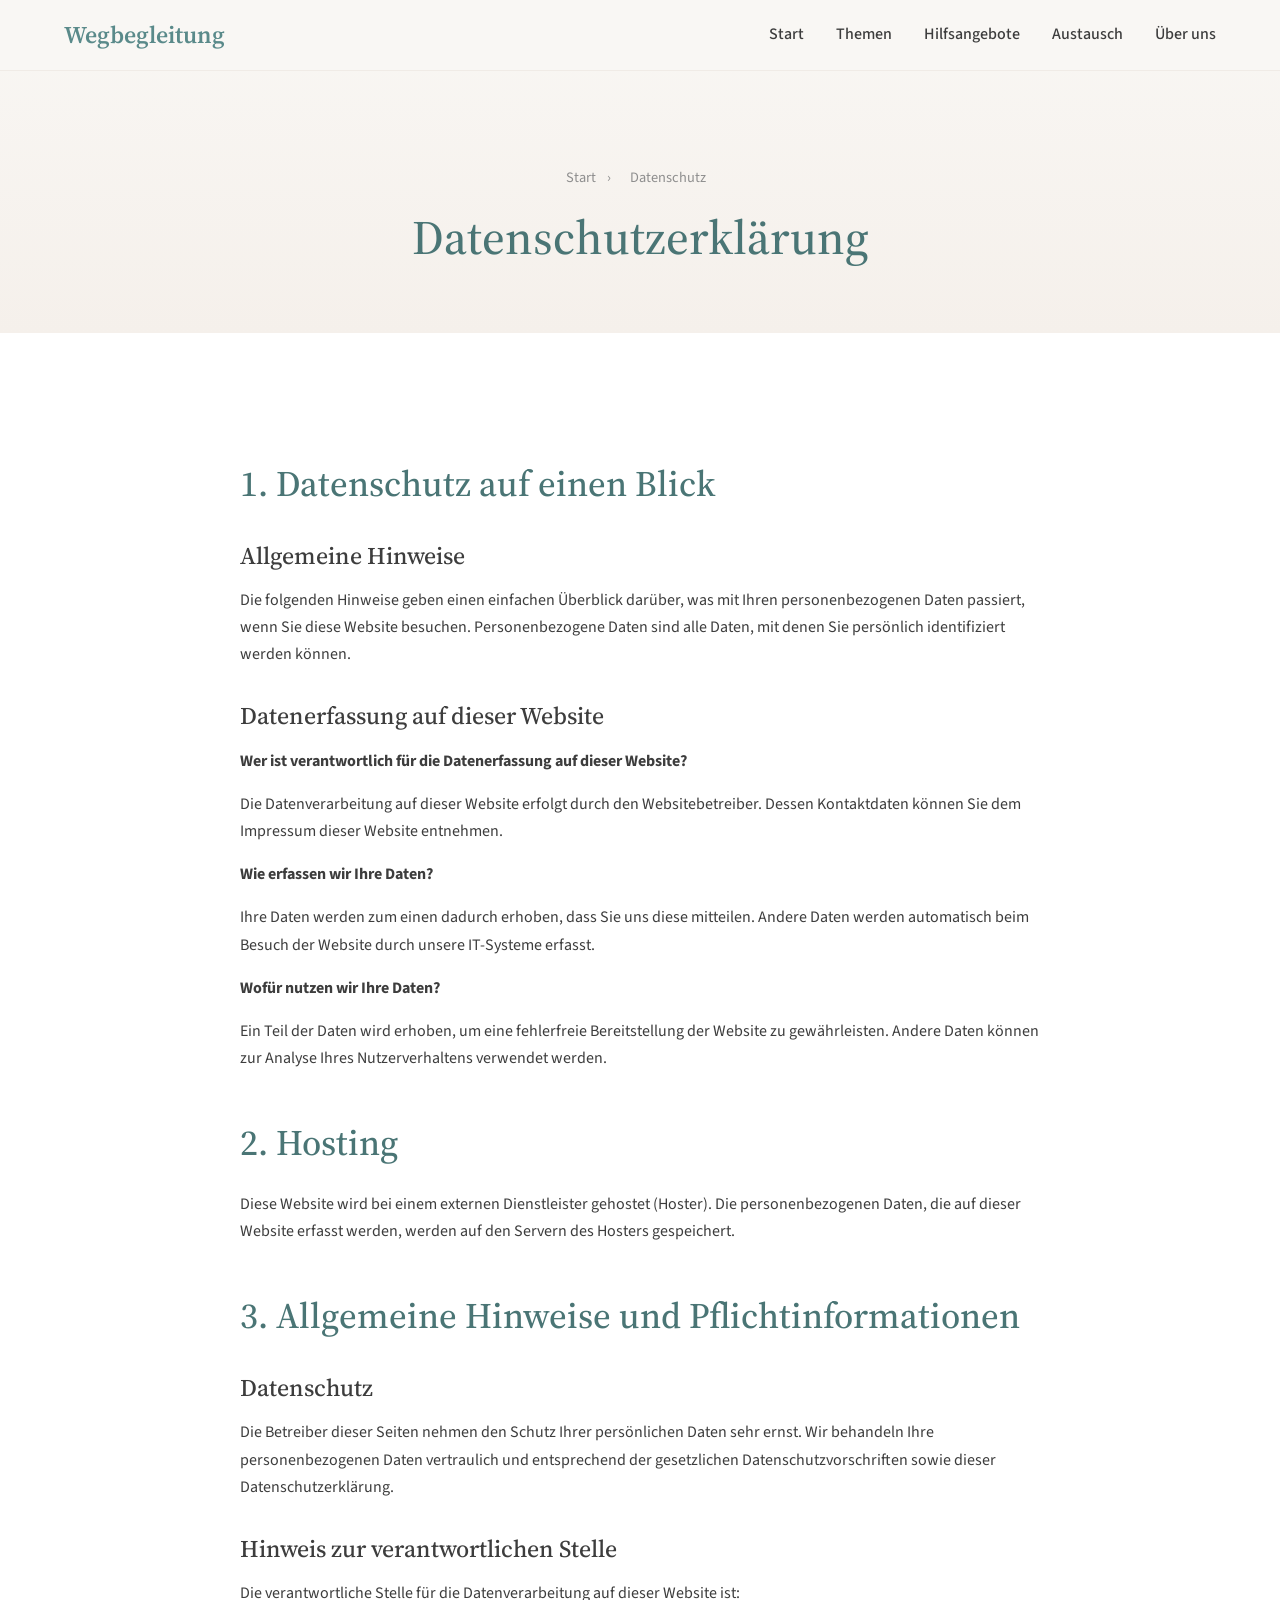
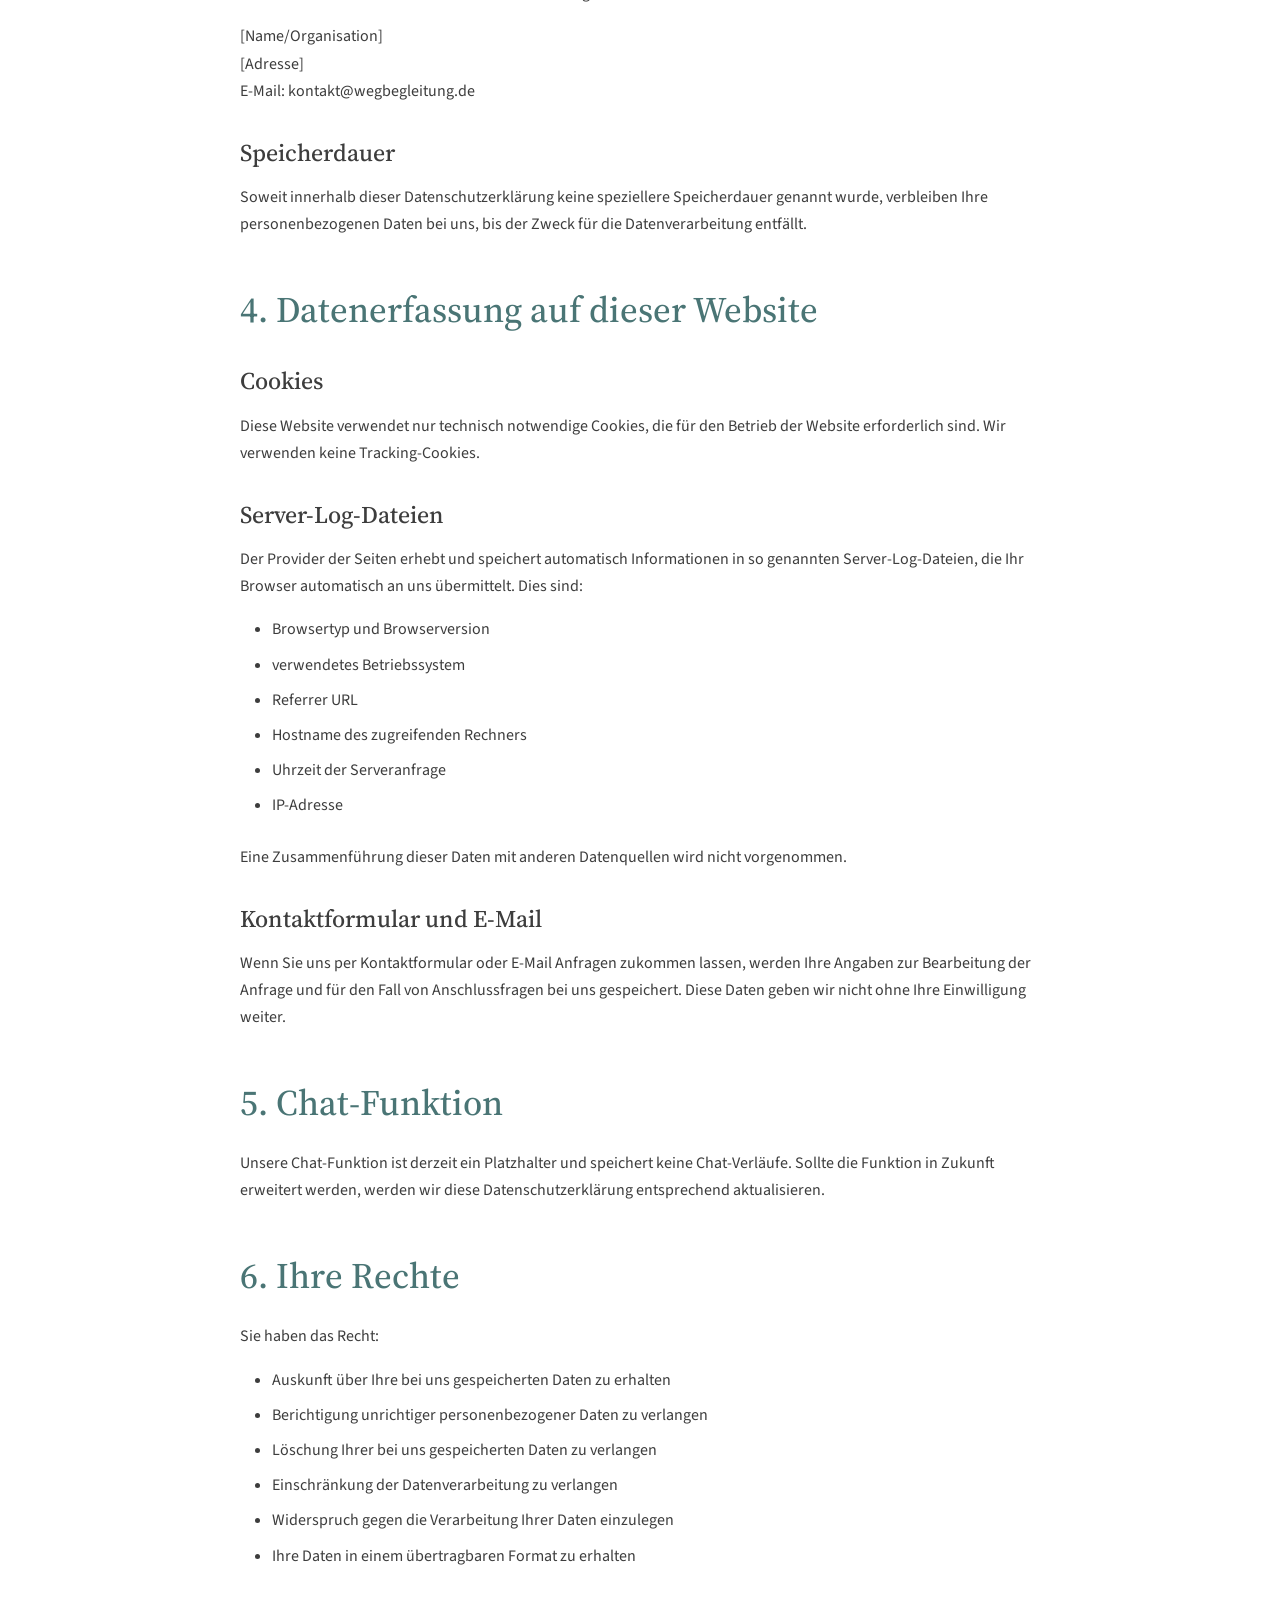
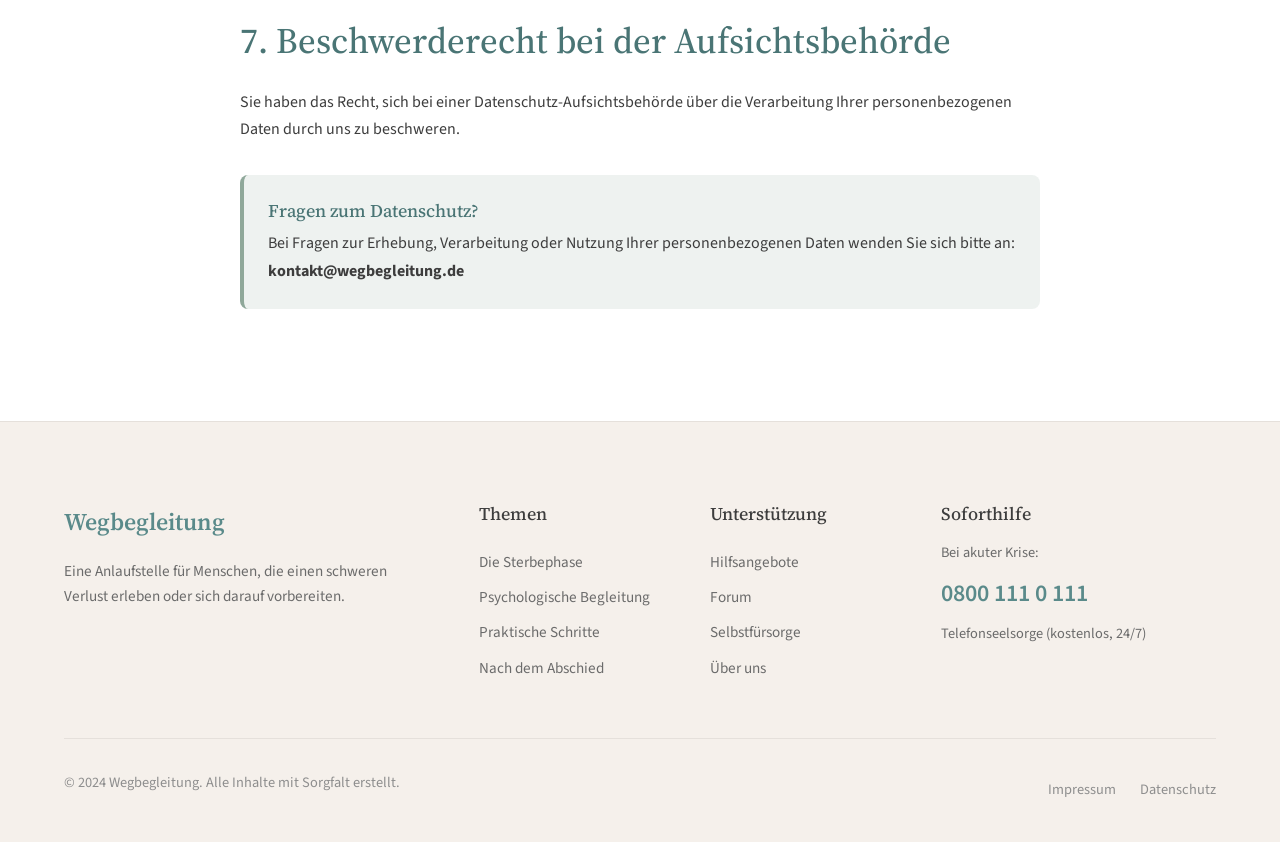
==== pages/datenschutz.html @ 27ac0bc0 "Implementiere Wegbegleitung - Informationsportal für Trauer und Sterbebegleitung Erstelle vollständi" ====
<!DOCTYPE html>
<html lang="de">
<head>
    <meta charset="UTF-8">
    <meta name="viewport" content="width=device-width, initial-scale=1.0">
    <title>Datenschutz - Wegbegleitung</title>
    <link rel="stylesheet" href="../css/style.css">
    <link rel="preconnect" href="https://fonts.googleapis.com">
    <link rel="preconnect" href="https://fonts.gstatic.com" crossorigin>
    <link href="https://fonts.googleapis.com/css2?family=Source+Sans+3:wght@300;400;500;600&family=Source+Serif+4:wght@400;500;600&display=swap" rel="stylesheet">
</head>
<body>
    <!-- Navigation -->
    <nav class="main-nav" id="mainNav">
        <div class="nav-container">
            <a href="../index.html" class="nav-logo">
                <span class="logo-text">Wegbegleitung</span>
            </a>
            <button class="nav-toggle" id="navToggle" aria-label="Menü öffnen">
                <span></span>
                <span></span>
                <span></span>
            </button>
            <ul class="nav-menu" id="navMenu">
                <li><a href="../index.html">Start</a></li>
                <li class="dropdown">
                    <a href="#" class="dropdown-toggle">Themen</a>
                    <ul class="dropdown-menu">
                        <li><a href="sterbephase.html">Die Sterbephase verstehen</a></li>
                        <li><a href="psychologie.html">Psychologische Begleitung</a></li>
                        <li><a href="praktisches.html">Praktische Schritte</a></li>
                        <li><a href="nach-dem-tod.html">Nach dem Abschied</a></li>
                        <li><a href="selbstfuersorge.html">Selbstfürsorge</a></li>
                    </ul>
                </li>
                <li><a href="ressourcen.html">Hilfsangebote</a></li>
                <li><a href="forum.html">Austausch</a></li>
                <li><a href="ueber-uns.html">Über uns</a></li>
            </ul>
        </div>
    </nav>

    <!-- Page Header -->
    <header class="page-header">
        <div class="container">
            <div class="breadcrumb">
                <a href="../index.html">Start</a>
                <span>›</span>
                <span>Datenschutz</span>
            </div>
            <h1>Datenschutzerklärung</h1>
        </div>
    </header>

    <!-- Page Content -->
    <main class="page-content">
        <div class="container">
            <div class="content-wrapper">
                <h2>1. Datenschutz auf einen Blick</h2>

                <h3>Allgemeine Hinweise</h3>
                <p>
                    Die folgenden Hinweise geben einen einfachen Überblick darüber, was mit
                    Ihren personenbezogenen Daten passiert, wenn Sie diese Website besuchen.
                    Personenbezogene Daten sind alle Daten, mit denen Sie persönlich identifiziert
                    werden können.
                </p>

                <h3>Datenerfassung auf dieser Website</h3>
                <p><strong>Wer ist verantwortlich für die Datenerfassung auf dieser Website?</strong></p>
                <p>
                    Die Datenverarbeitung auf dieser Website erfolgt durch den Websitebetreiber.
                    Dessen Kontaktdaten können Sie dem Impressum dieser Website entnehmen.
                </p>

                <p><strong>Wie erfassen wir Ihre Daten?</strong></p>
                <p>
                    Ihre Daten werden zum einen dadurch erhoben, dass Sie uns diese mitteilen.
                    Andere Daten werden automatisch beim Besuch der Website durch unsere IT-Systeme erfasst.
                </p>

                <p><strong>Wofür nutzen wir Ihre Daten?</strong></p>
                <p>
                    Ein Teil der Daten wird erhoben, um eine fehlerfreie Bereitstellung der
                    Website zu gewährleisten. Andere Daten können zur Analyse Ihres Nutzerverhaltens
                    verwendet werden.
                </p>

                <h2>2. Hosting</h2>
                <p>
                    Diese Website wird bei einem externen Dienstleister gehostet (Hoster).
                    Die personenbezogenen Daten, die auf dieser Website erfasst werden,
                    werden auf den Servern des Hosters gespeichert.
                </p>

                <h2>3. Allgemeine Hinweise und Pflichtinformationen</h2>

                <h3>Datenschutz</h3>
                <p>
                    Die Betreiber dieser Seiten nehmen den Schutz Ihrer persönlichen Daten
                    sehr ernst. Wir behandeln Ihre personenbezogenen Daten vertraulich und
                    entsprechend der gesetzlichen Datenschutzvorschriften sowie dieser
                    Datenschutzerklärung.
                </p>

                <h3>Hinweis zur verantwortlichen Stelle</h3>
                <p>
                    Die verantwortliche Stelle für die Datenverarbeitung auf dieser Website ist:
                </p>
                <p>
                    [Name/Organisation]<br>
                    [Adresse]<br>
                    E-Mail: kontakt@wegbegleitung.de
                </p>

                <h3>Speicherdauer</h3>
                <p>
                    Soweit innerhalb dieser Datenschutzerklärung keine speziellere Speicherdauer
                    genannt wurde, verbleiben Ihre personenbezogenen Daten bei uns, bis der
                    Zweck für die Datenverarbeitung entfällt.
                </p>

                <h2>4. Datenerfassung auf dieser Website</h2>

                <h3>Cookies</h3>
                <p>
                    Diese Website verwendet nur technisch notwendige Cookies, die für den
                    Betrieb der Website erforderlich sind. Wir verwenden keine Tracking-Cookies.
                </p>

                <h3>Server-Log-Dateien</h3>
                <p>
                    Der Provider der Seiten erhebt und speichert automatisch Informationen in
                    so genannten Server-Log-Dateien, die Ihr Browser automatisch an uns übermittelt.
                    Dies sind:
                </p>
                <ul>
                    <li>Browsertyp und Browserversion</li>
                    <li>verwendetes Betriebssystem</li>
                    <li>Referrer URL</li>
                    <li>Hostname des zugreifenden Rechners</li>
                    <li>Uhrzeit der Serveranfrage</li>
                    <li>IP-Adresse</li>
                </ul>
                <p>
                    Eine Zusammenführung dieser Daten mit anderen Datenquellen wird nicht vorgenommen.
                </p>

                <h3>Kontaktformular und E-Mail</h3>
                <p>
                    Wenn Sie uns per Kontaktformular oder E-Mail Anfragen zukommen lassen,
                    werden Ihre Angaben zur Bearbeitung der Anfrage und für den Fall von
                    Anschlussfragen bei uns gespeichert. Diese Daten geben wir nicht ohne
                    Ihre Einwilligung weiter.
                </p>

                <h2>5. Chat-Funktion</h2>
                <p>
                    Unsere Chat-Funktion ist derzeit ein Platzhalter und speichert keine
                    Chat-Verläufe. Sollte die Funktion in Zukunft erweitert werden, werden
                    wir diese Datenschutzerklärung entsprechend aktualisieren.
                </p>

                <h2>6. Ihre Rechte</h2>
                <p>Sie haben das Recht:</p>
                <ul>
                    <li>Auskunft über Ihre bei uns gespeicherten Daten zu erhalten</li>
                    <li>Berichtigung unrichtiger personenbezogener Daten zu verlangen</li>
                    <li>Löschung Ihrer bei uns gespeicherten Daten zu verlangen</li>
                    <li>Einschränkung der Datenverarbeitung zu verlangen</li>
                    <li>Widerspruch gegen die Verarbeitung Ihrer Daten einzulegen</li>
                    <li>Ihre Daten in einem übertragbaren Format zu erhalten</li>
                </ul>

                <h2>7. Beschwerderecht bei der Aufsichtsbehörde</h2>
                <p>
                    Sie haben das Recht, sich bei einer Datenschutz-Aufsichtsbehörde über
                    die Verarbeitung Ihrer personenbezogenen Daten durch uns zu beschweren.
                </p>

                <div class="info-box gentle mt-lg">
                    <h4>Fragen zum Datenschutz?</h4>
                    <p style="margin-bottom: 0;">
                        Bei Fragen zur Erhebung, Verarbeitung oder Nutzung Ihrer
                        personenbezogenen Daten wenden Sie sich bitte an:<br>
                        <strong>kontakt@wegbegleitung.de</strong>
                    </p>
                </div>
            </div>
        </div>
    </main>

    <!-- Footer -->
    <footer class="main-footer">
        <div class="container">
            <div class="footer-grid">
                <div class="footer-brand">
                    <span class="footer-logo">Wegbegleitung</span>
                    <p>Eine Anlaufstelle für Menschen, die einen schweren Verlust erleben oder sich darauf vorbereiten.</p>
                </div>
                <div class="footer-links">
                    <h4>Themen</h4>
                    <ul>
                        <li><a href="sterbephase.html">Die Sterbephase</a></li>
                        <li><a href="psychologie.html">Psychologische Begleitung</a></li>
                        <li><a href="praktisches.html">Praktische Schritte</a></li>
                        <li><a href="nach-dem-tod.html">Nach dem Abschied</a></li>
                    </ul>
                </div>
                <div class="footer-links">
                    <h4>Unterstützung</h4>
                    <ul>
                        <li><a href="ressourcen.html">Hilfsangebote</a></li>
                        <li><a href="forum.html">Forum</a></li>
                        <li><a href="selbstfuersorge.html">Selbstfürsorge</a></li>
                        <li><a href="ueber-uns.html">Über uns</a></li>
                    </ul>
                </div>
                <div class="footer-emergency">
                    <h4>Soforthilfe</h4>
                    <p>Bei akuter Krise:</p>
                    <a href="tel:08001110111" class="emergency-number">0800 111 0 111</a>
                    <p class="emergency-note">Telefonseelsorge (kostenlos, 24/7)</p>
                </div>
            </div>
            <div class="footer-bottom">
                <p>&copy; 2024 Wegbegleitung. Alle Inhalte mit Sorgfalt erstellt.</p>
                <div class="footer-legal">
                    <a href="impressum.html">Impressum</a>
                    <a href="datenschutz.html">Datenschutz</a>
                </div>
            </div>
        </div>
    </footer>

    <script src="../js/main.js"></script>
</body>
</html>
---- css/style.css ----
/* ==========================================
   Wegbegleitung - Stylesheet
   Eine beruhigende, klare Ästhetik
   ========================================== */

/* CSS Custom Properties */
:root {
    /* Colors - Warm, calming palette */
    --color-bg: #F9F7F4;
    --color-bg-warm: #F5F0EB;
    --color-bg-section: #FFFFFF;

    --color-primary: #5A8A8A;
    --color-primary-light: #7BA3A3;
    --color-primary-dark: #4A7575;

    --color-secondary: #E8E0D5;
    --color-secondary-dark: #D4C9BA;

    --color-accent: #8FA89A;
    --color-accent-light: #A8BDB0;

    --color-text: #3D3D3D;
    --color-text-light: #6B6B6B;
    --color-text-muted: #8E8E8E;

    --color-border: #E5E0DB;
    --color-border-light: #F0EBE6;

    /* Typography */
    --font-sans: 'Source Sans 3', -apple-system, BlinkMacSystemFont, sans-serif;
    --font-serif: 'Source Serif 4', Georgia, serif;

    /* Spacing */
    --spacing-xs: 0.5rem;
    --spacing-sm: 1rem;
    --spacing-md: 1.5rem;
    --spacing-lg: 2rem;
    --spacing-xl: 3rem;
    --spacing-2xl: 5rem;

    /* Border radius */
    --radius-sm: 4px;
    --radius-md: 8px;
    --radius-lg: 16px;
    --radius-xl: 24px;

    /* Shadows */
    --shadow-sm: 0 1px 3px rgba(0,0,0,0.08);
    --shadow-md: 0 4px 12px rgba(0,0,0,0.08);
    --shadow-lg: 0 8px 24px rgba(0,0,0,0.1);

    /* Transitions */
    --transition-fast: 150ms ease;
    --transition-base: 250ms ease;
    --transition-slow: 400ms ease;
}

/* Reset & Base */
*, *::before, *::after {
    box-sizing: border-box;
    margin: 0;
    padding: 0;
}

html {
    scroll-behavior: smooth;
    font-size: 16px;
}

body {
    font-family: var(--font-sans);
    font-weight: 400;
    line-height: 1.7;
    color: var(--color-text);
    background-color: var(--color-bg);
    -webkit-font-smoothing: antialiased;
    -moz-osx-font-smoothing: grayscale;
}

/* Typography */
h1, h2, h3, h4, h5, h6 {
    font-family: var(--font-serif);
    font-weight: 500;
    line-height: 1.3;
    color: var(--color-text);
}

h1 { font-size: clamp(2rem, 5vw, 3rem); }
h2 { font-size: clamp(1.5rem, 4vw, 2.25rem); }
h3 { font-size: clamp(1.25rem, 3vw, 1.5rem); }
h4 { font-size: 1.125rem; }

p {
    margin-bottom: 1em;
}

a {
    color: var(--color-primary);
    text-decoration: none;
    transition: color var(--transition-fast);
}

a:hover {
    color: var(--color-primary-dark);
}

/* Container */
.container {
    width: 100%;
    max-width: 1200px;
    margin: 0 auto;
    padding: 0 var(--spacing-md);
}

/* ==========================================
   Navigation
   ========================================== */
.main-nav {
    position: fixed;
    top: 0;
    left: 0;
    right: 0;
    z-index: 1000;
    background: rgba(249, 247, 244, 0.95);
    backdrop-filter: blur(10px);
    border-bottom: 1px solid var(--color-border-light);
    transition: box-shadow var(--transition-base);
}

.main-nav.scrolled {
    box-shadow: var(--shadow-sm);
}

.nav-container {
    max-width: 1200px;
    margin: 0 auto;
    padding: 0 var(--spacing-md);
    display: flex;
    align-items: center;
    justify-content: space-between;
    height: 70px;
}

.nav-logo {
    display: flex;
    align-items: center;
    gap: var(--spacing-xs);
}

.logo-text {
    font-family: var(--font-serif);
    font-size: 1.5rem;
    font-weight: 600;
    color: var(--color-primary);
}

.nav-menu {
    display: flex;
    align-items: center;
    gap: var(--spacing-lg);
    list-style: none;
}

.nav-menu a {
    color: var(--color-text);
    font-weight: 500;
    padding: var(--spacing-xs) 0;
    position: relative;
}

.nav-menu a::after {
    content: '';
    position: absolute;
    bottom: 0;
    left: 0;
    width: 0;
    height: 2px;
    background: var(--color-primary);
    transition: width var(--transition-base);
}

.nav-menu a:hover::after,
.nav-menu a.active::after {
    width: 100%;
}

/* Dropdown */
.dropdown {
    position: relative;
}

.dropdown-menu {
    position: absolute;
    top: 100%;
    left: 50%;
    transform: translateX(-50%) translateY(10px);
    background: white;
    border-radius: var(--radius-md);
    box-shadow: var(--shadow-lg);
    padding: var(--spacing-sm) 0;
    min-width: 220px;
    opacity: 0;
    visibility: hidden;
    transition: all var(--transition-base);
    list-style: none;
}

.dropdown:hover .dropdown-menu {
    opacity: 1;
    visibility: visible;
    transform: translateX(-50%) translateY(0);
}

.dropdown-menu li a {
    display: block;
    padding: var(--spacing-xs) var(--spacing-md);
    color: var(--color-text);
    font-size: 0.95rem;
}

.dropdown-menu li a:hover {
    background: var(--color-bg);
    color: var(--color-primary);
}

.dropdown-menu li a::after {
    display: none;
}

/* Mobile Navigation */
.nav-toggle {
    display: none;
    flex-direction: column;
    gap: 5px;
    background: none;
    border: none;
    cursor: pointer;
    padding: var(--spacing-xs);
}

.nav-toggle span {
    display: block;
    width: 24px;
    height: 2px;
    background: var(--color-text);
    transition: all var(--transition-fast);
}

@media (max-width: 768px) {
    .nav-toggle {
        display: flex;
    }

    .nav-menu {
        position: fixed;
        top: 70px;
        left: 0;
        right: 0;
        bottom: 0;
        background: var(--color-bg);
        flex-direction: column;
        padding: var(--spacing-lg);
        gap: var(--spacing-sm);
        transform: translateX(100%);
        transition: transform var(--transition-base);
    }

    .nav-menu.open {
        transform: translateX(0);
    }

    .dropdown-menu {
        position: static;
        transform: none;
        box-shadow: none;
        opacity: 1;
        visibility: visible;
        padding-left: var(--spacing-md);
        background: transparent;
    }
}

/* ==========================================
   Hero Section
   ========================================== */
.hero {
    min-height: 85vh;
    display: flex;
    flex-direction: column;
    justify-content: center;
    align-items: center;
    text-align: center;
    padding: calc(70px + var(--spacing-2xl)) var(--spacing-md) var(--spacing-2xl);
    position: relative;
    overflow: hidden;
    background: linear-gradient(180deg, var(--color-bg) 0%, var(--color-bg-warm) 100%);
}

.hero-content {
    position: relative;
    z-index: 1;
    max-width: 700px;
}

.hero h1 {
    margin-bottom: var(--spacing-md);
    color: var(--color-primary-dark);
}

.hero-subtitle {
    font-size: clamp(1.125rem, 2.5vw, 1.375rem);
    color: var(--color-text-light);
    margin-bottom: var(--spacing-xl);
    line-height: 1.6;
}

.cta-button {
    display: inline-block;
    background: var(--color-primary);
    color: white;
    padding: var(--spacing-sm) var(--spacing-lg);
    border-radius: var(--radius-xl);
    font-weight: 500;
    font-size: 1.1rem;
    transition: all var(--transition-base);
    box-shadow: var(--shadow-md);
}

.cta-button:hover {
    background: var(--color-primary-dark);
    color: white;
    transform: translateY(-2px);
    box-shadow: var(--shadow-lg);
}

/* Hero Visual Element */
.hero-visual {
    position: absolute;
    bottom: 0;
    left: 0;
    right: 0;
    height: 150px;
    overflow: hidden;
}

.gentle-wave {
    position: absolute;
    bottom: -10px;
    left: -5%;
    right: -5%;
    height: 200px;
    background: var(--color-bg-section);
    border-radius: 50% 50% 0 0;
}

/* ==========================================
   Introduction Section
   ========================================== */
.intro-section {
    padding: var(--spacing-2xl) 0;
    background: var(--color-bg-section);
}

.intro-content {
    max-width: 800px;
    margin: 0 auto;
    text-align: center;
}

.intro-content h2 {
    margin-bottom: var(--spacing-lg);
    color: var(--color-primary-dark);
}

.intro-content p {
    font-size: 1.125rem;
    color: var(--color-text-light);
}

/* ==========================================
   Questionnaire Section
   ========================================== */
.questionnaire-section {
    padding: var(--spacing-2xl) 0;
    background: var(--color-bg-warm);
}

.questionnaire-intro {
    text-align: center;
    margin-bottom: var(--spacing-xl);
}

.questionnaire-intro h2 {
    margin-bottom: var(--spacing-sm);
    color: var(--color-primary-dark);
}

.questionnaire-intro p {
    color: var(--color-text-light);
    font-size: 1.1rem;
}

.questionnaire-container {
    max-width: 700px;
    margin: 0 auto;
}

.questionnaire {
    background: white;
    border-radius: var(--radius-lg);
    padding: var(--spacing-xl);
    box-shadow: var(--shadow-md);
}

.question-step {
    display: none;
}

.question-step.active {
    display: block;
    animation: fadeIn var(--transition-slow);
}

@keyframes fadeIn {
    from { opacity: 0; transform: translateY(10px); }
    to { opacity: 1; transform: translateY(0); }
}

.step-indicator {
    text-align: center;
    color: var(--color-text-muted);
    font-size: 0.9rem;
    margin-bottom: var(--spacing-md);
}

.step-indicator .current {
    color: var(--color-primary);
    font-weight: 600;
}

.question-step h3 {
    text-align: center;
    margin-bottom: var(--spacing-lg);
    font-size: 1.35rem;
}

.question-hint {
    text-align: center;
    color: var(--color-text-muted);
    font-size: 0.9rem;
    margin-top: calc(-1 * var(--spacing-sm));
    margin-bottom: var(--spacing-md);
}

/* Option Cards (for Step 1) */
.options-grid {
    display: grid;
    grid-template-columns: repeat(2, 1fr);
    gap: var(--spacing-md);
}

@media (max-width: 600px) {
    .options-grid {
        grid-template-columns: 1fr;
    }
}

.option-card {
    cursor: pointer;
}

.option-card input {
    position: absolute;
    opacity: 0;
    pointer-events: none;
}

.option-content {
    display: flex;
    flex-direction: column;
    align-items: center;
    text-align: center;
    padding: var(--spacing-lg);
    border: 2px solid var(--color-border);
    border-radius: var(--radius-lg);
    transition: all var(--transition-base);
}

.option-card:hover .option-content {
    border-color: var(--color-primary-light);
    background: var(--color-bg);
}

.option-card input:checked + .option-content {
    border-color: var(--color-primary);
    background: rgba(90, 138, 138, 0.08);
}

.option-icon {
    width: 48px;
    height: 48px;
    margin-bottom: var(--spacing-sm);
    color: var(--color-primary);
}

.option-icon svg {
    width: 100%;
    height: 100%;
}

.option-title {
    font-weight: 600;
    margin-bottom: var(--spacing-xs);
    color: var(--color-text);
}

.option-desc {
    font-size: 0.9rem;
    color: var(--color-text-muted);
    line-height: 1.4;
}

/* Option List (for other steps) */
.options-list {
    display: flex;
    flex-direction: column;
    gap: var(--spacing-sm);
}

.option-item {
    display: flex;
    align-items: center;
    gap: var(--spacing-sm);
    padding: var(--spacing-sm) var(--spacing-md);
    border: 2px solid var(--color-border);
    border-radius: var(--radius-md);
    cursor: pointer;
    transition: all var(--transition-base);
}

.option-item:hover {
    border-color: var(--color-primary-light);
    background: var(--color-bg);
}

.option-item input {
    width: 20px;
    height: 20px;
    accent-color: var(--color-primary);
}

.option-item input:checked ~ span {
    color: var(--color-primary-dark);
    font-weight: 500;
}

.option-item span {
    flex: 1;
    color: var(--color-text);
}

/* Questionnaire Navigation */
.questionnaire-nav {
    display: flex;
    justify-content: space-between;
    margin-top: var(--spacing-xl);
    padding-top: var(--spacing-lg);
    border-top: 1px solid var(--color-border-light);
}

.btn-prev, .btn-next, .btn-submit {
    padding: var(--spacing-sm) var(--spacing-lg);
    border-radius: var(--radius-md);
    font-weight: 500;
    font-size: 1rem;
    cursor: pointer;
    transition: all var(--transition-base);
    border: none;
}

.btn-prev {
    background: transparent;
    color: var(--color-text-light);
    border: 1px solid var(--color-border);
}

.btn-prev:hover:not(:disabled) {
    background: var(--color-bg);
    color: var(--color-text);
}

.btn-prev:disabled {
    opacity: 0.5;
    cursor: not-allowed;
}

.btn-next, .btn-submit {
    background: var(--color-primary);
    color: white;
}

.btn-next:hover, .btn-submit:hover {
    background: var(--color-primary-dark);
}

/* Questionnaire Results */
.questionnaire-results {
    background: white;
    border-radius: var(--radius-lg);
    padding: var(--spacing-xl);
    box-shadow: var(--shadow-md);
}

.questionnaire-results h3 {
    text-align: center;
    margin-bottom: var(--spacing-lg);
    color: var(--color-primary-dark);
}

.results-content {
    display: flex;
    flex-direction: column;
    gap: var(--spacing-md);
}

.result-card {
    display: flex;
    gap: var(--spacing-md);
    padding: var(--spacing-md);
    background: var(--color-bg);
    border-radius: var(--radius-md);
    border-left: 4px solid var(--color-primary);
    transition: all var(--transition-base);
}

.result-card:hover {
    background: var(--color-bg-warm);
    transform: translateX(4px);
}

.result-card .result-icon {
    width: 40px;
    height: 40px;
    color: var(--color-primary);
    flex-shrink: 0;
}

.result-card .result-text h4 {
    margin-bottom: var(--spacing-xs);
}

.result-card .result-text p {
    font-size: 0.95rem;
    color: var(--color-text-light);
    margin: 0;
}

.result-card .result-text a {
    display: inline-block;
    margin-top: var(--spacing-xs);
    font-weight: 500;
}

.btn-restart {
    display: block;
    margin: var(--spacing-lg) auto 0;
    padding: var(--spacing-sm) var(--spacing-lg);
    background: transparent;
    color: var(--color-text-light);
    border: 1px solid var(--color-border);
    border-radius: var(--radius-md);
    cursor: pointer;
    transition: all var(--transition-base);
}

.btn-restart:hover {
    background: var(--color-bg);
    color: var(--color-text);
}

/* ==========================================
   Topics Section
   ========================================== */
.topics-section {
    padding: var(--spacing-2xl) 0;
    background: var(--color-bg-section);
}

.topics-section h2 {
    text-align: center;
    margin-bottom: var(--spacing-sm);
    color: var(--color-primary-dark);
}

.section-intro {
    text-align: center;
    color: var(--color-text-muted);
    margin-bottom: var(--spacing-xl);
}

.topics-grid {
    display: grid;
    grid-template-columns: repeat(3, 1fr);
    gap: var(--spacing-lg);
}

@media (max-width: 900px) {
    .topics-grid {
        grid-template-columns: repeat(2, 1fr);
    }
}

@media (max-width: 600px) {
    .topics-grid {
        grid-template-columns: 1fr;
    }
}

.topic-card {
    display: block;
    padding: var(--spacing-lg);
    background: white;
    border-radius: var(--radius-lg);
    border: 1px solid var(--color-border-light);
    transition: all var(--transition-base);
}

.topic-card:hover {
    transform: translateY(-4px);
    box-shadow: var(--shadow-lg);
    border-color: var(--color-primary-light);
}

.topic-icon {
    width: 48px;
    height: 48px;
    margin-bottom: var(--spacing-md);
    color: var(--color-primary);
}

.topic-icon svg {
    width: 100%;
    height: 100%;
}

.topic-card h3 {
    margin-bottom: var(--spacing-sm);
    font-size: 1.2rem;
    color: var(--color-text);
    transition: color var(--transition-fast);
}

.topic-card:hover h3 {
    color: var(--color-primary);
}

.topic-card p {
    font-size: 0.95rem;
    color: var(--color-text-light);
    margin: 0;
    line-height: 1.5;
}

/* ==========================================
   Support Banner
   ========================================== */
.support-banner {
    padding: var(--spacing-xl) 0;
    background: linear-gradient(135deg, var(--color-primary) 0%, var(--color-primary-dark) 100%);
}

.banner-content {
    display: flex;
    align-items: center;
    justify-content: space-between;
    gap: var(--spacing-lg);
}

@media (max-width: 768px) {
    .banner-content {
        flex-direction: column;
        text-align: center;
    }
}

.banner-text h2 {
    color: white;
    margin-bottom: var(--spacing-xs);
}

.banner-text p {
    color: rgba(255, 255, 255, 0.9);
    margin: 0;
}

.chat-trigger {
    display: flex;
    align-items: center;
    gap: var(--spacing-sm);
    padding: var(--spacing-sm) var(--spacing-lg);
    background: white;
    color: var(--color-primary);
    border: none;
    border-radius: var(--radius-xl);
    font-weight: 600;
    font-size: 1rem;
    cursor: pointer;
    transition: all var(--transition-base);
    white-space: nowrap;
}

.chat-trigger svg {
    width: 24px;
    height: 24px;
}

.chat-trigger:hover {
    transform: scale(1.05);
    box-shadow: var(--shadow-lg);
}

/* ==========================================
   Community Section
   ========================================== */
.community-section {
    padding: var(--spacing-2xl) 0;
    background: var(--color-bg);
}

.community-content {
    display: grid;
    grid-template-columns: 1fr 1fr;
    gap: var(--spacing-2xl);
    align-items: center;
}

@media (max-width: 768px) {
    .community-content {
        grid-template-columns: 1fr;
        text-align: center;
    }
}

.community-text h2 {
    margin-bottom: var(--spacing-md);
    color: var(--color-primary-dark);
}

.community-text p {
    color: var(--color-text-light);
    margin-bottom: var(--spacing-lg);
}

.btn-secondary {
    display: inline-block;
    padding: var(--spacing-sm) var(--spacing-lg);
    background: transparent;
    color: var(--color-primary);
    border: 2px solid var(--color-primary);
    border-radius: var(--radius-xl);
    font-weight: 500;
    transition: all var(--transition-base);
}

.btn-secondary:hover {
    background: var(--color-primary);
    color: white;
}

/* Visual Circles */
.community-visual {
    display: flex;
    justify-content: center;
    align-items: center;
}

.visual-circles {
    position: relative;
    width: 200px;
    height: 200px;
}

.circle {
    position: absolute;
    border-radius: 50%;
    opacity: 0.6;
}

.c1 {
    width: 120px;
    height: 120px;
    background: var(--color-primary-light);
    top: 0;
    left: 20%;
}

.c2 {
    width: 100px;
    height: 100px;
    background: var(--color-accent);
    bottom: 10%;
    left: 0;
}

.c3 {
    width: 80px;
    height: 80px;
    background: var(--color-secondary-dark);
    bottom: 20%;
    right: 10%;
}

/* ==========================================
   Footer
   ========================================== */
.main-footer {
    background: var(--color-bg-warm);
    padding: var(--spacing-2xl) 0 var(--spacing-lg);
    border-top: 1px solid var(--color-border);
}

.footer-grid {
    display: grid;
    grid-template-columns: 2fr 1fr 1fr 1.5fr;
    gap: var(--spacing-xl);
    margin-bottom: var(--spacing-xl);
}

@media (max-width: 900px) {
    .footer-grid {
        grid-template-columns: 1fr 1fr;
    }
}

@media (max-width: 600px) {
    .footer-grid {
        grid-template-columns: 1fr;
    }
}

.footer-logo {
    font-family: var(--font-serif);
    font-size: 1.5rem;
    font-weight: 600;
    color: var(--color-primary);
    display: block;
    margin-bottom: var(--spacing-sm);
}

.footer-brand p {
    color: var(--color-text-light);
    font-size: 0.95rem;
}

.footer-links h4 {
    margin-bottom: var(--spacing-md);
    color: var(--color-text);
}

.footer-links ul {
    list-style: none;
}

.footer-links li {
    margin-bottom: var(--spacing-xs);
}

.footer-links a {
    color: var(--color-text-light);
    font-size: 0.95rem;
}

.footer-links a:hover {
    color: var(--color-primary);
}

.footer-emergency h4 {
    margin-bottom: var(--spacing-sm);
    color: var(--color-text);
}

.footer-emergency p {
    color: var(--color-text-light);
    font-size: 0.9rem;
    margin-bottom: var(--spacing-xs);
}

.emergency-number {
    display: inline-block;
    font-size: 1.5rem;
    font-weight: 600;
    color: var(--color-primary);
    margin-bottom: var(--spacing-xs);
}

.emergency-note {
    font-size: 0.85rem;
    color: var(--color-text-muted);
}

.footer-bottom {
    display: flex;
    justify-content: space-between;
    align-items: center;
    padding-top: var(--spacing-lg);
    border-top: 1px solid var(--color-border);
    font-size: 0.9rem;
    color: var(--color-text-muted);
}

@media (max-width: 600px) {
    .footer-bottom {
        flex-direction: column;
        gap: var(--spacing-sm);
        text-align: center;
    }
}

.footer-legal {
    display: flex;
    gap: var(--spacing-md);
}

.footer-legal a {
    color: var(--color-text-muted);
}

.footer-legal a:hover {
    color: var(--color-primary);
}

/* ==========================================
   Chat Widget
   ========================================== */
.chat-widget {
    position: fixed;
    bottom: var(--spacing-lg);
    right: var(--spacing-lg);
    width: 380px;
    max-width: calc(100vw - 2rem);
    background: white;
    border-radius: var(--radius-lg);
    box-shadow: var(--shadow-lg);
    display: flex;
    flex-direction: column;
    max-height: 500px;
    transform: translateY(120%);
    opacity: 0;
    visibility: hidden;
    transition: all var(--transition-base);
    z-index: 1001;
}

.chat-widget.open {
    transform: translateY(0);
    opacity: 1;
    visibility: visible;
}

.chat-header {
    display: flex;
    justify-content: space-between;
    align-items: center;
    padding: var(--spacing-md);
    background: var(--color-primary);
    color: white;
    border-radius: var(--radius-lg) var(--radius-lg) 0 0;
    font-weight: 500;
}

.chat-close {
    background: none;
    border: none;
    color: white;
    font-size: 1.5rem;
    cursor: pointer;
    padding: 0;
    line-height: 1;
    opacity: 0.8;
    transition: opacity var(--transition-fast);
}

.chat-close:hover {
    opacity: 1;
}

.chat-messages {
    flex: 1;
    overflow-y: auto;
    padding: var(--spacing-md);
    display: flex;
    flex-direction: column;
    gap: var(--spacing-sm);
    min-height: 300px;
}

.chat-message {
    max-width: 85%;
    padding: var(--spacing-sm) var(--spacing-md);
    border-radius: var(--radius-md);
    line-height: 1.5;
}

.chat-message.bot {
    background: var(--color-bg);
    color: var(--color-text);
    align-self: flex-start;
    border-bottom-left-radius: var(--radius-sm);
}

.chat-message.user {
    background: var(--color-primary);
    color: white;
    align-self: flex-end;
    border-bottom-right-radius: var(--radius-sm);
}

.chat-message p {
    margin: 0;
    font-size: 0.95rem;
}

.chat-input-area {
    display: flex;
    gap: var(--spacing-sm);
    padding: var(--spacing-md);
    border-top: 1px solid var(--color-border-light);
}

#chatInput {
    flex: 1;
    padding: var(--spacing-sm) var(--spacing-md);
    border: 1px solid var(--color-border);
    border-radius: var(--radius-md);
    font-size: 0.95rem;
    outline: none;
    transition: border-color var(--transition-fast);
}

#chatInput:focus {
    border-color: var(--color-primary);
}

#sendMessage {
    width: 44px;
    height: 44px;
    background: var(--color-primary);
    color: white;
    border: none;
    border-radius: var(--radius-md);
    cursor: pointer;
    display: flex;
    align-items: center;
    justify-content: center;
    transition: background var(--transition-fast);
}

#sendMessage:hover {
    background: var(--color-primary-dark);
}

#sendMessage svg {
    width: 20px;
    height: 20px;
}

/* ==========================================
   Page Templates
   ========================================== */
.page-header {
    padding: calc(70px + var(--spacing-2xl)) var(--spacing-md) var(--spacing-xl);
    background: linear-gradient(180deg, var(--color-bg) 0%, var(--color-bg-warm) 100%);
    text-align: center;
}

.page-header h1 {
    color: var(--color-primary-dark);
    margin-bottom: var(--spacing-sm);
}

.page-header .lead {
    font-size: 1.2rem;
    color: var(--color-text-light);
    max-width: 700px;
    margin: 0 auto;
}

.page-content {
    padding: var(--spacing-2xl) 0;
    background: var(--color-bg-section);
}

.content-wrapper {
    max-width: 800px;
    margin: 0 auto;
}

.content-wrapper h2 {
    margin-top: var(--spacing-xl);
    margin-bottom: var(--spacing-md);
    color: var(--color-primary-dark);
}

.content-wrapper h3 {
    margin-top: var(--spacing-lg);
    margin-bottom: var(--spacing-sm);
}

.content-wrapper p {
    color: var(--color-text);
}

.content-wrapper ul, .content-wrapper ol {
    margin-left: var(--spacing-lg);
    margin-bottom: var(--spacing-md);
    color: var(--color-text);
}

.content-wrapper li {
    margin-bottom: var(--spacing-xs);
}

/* Info Boxes */
.info-box {
    padding: var(--spacing-md);
    border-radius: var(--radius-md);
    margin: var(--spacing-lg) 0;
}

.info-box.gentle {
    background: rgba(143, 168, 154, 0.15);
    border-left: 4px solid var(--color-accent);
}

.info-box.important {
    background: rgba(90, 138, 138, 0.1);
    border-left: 4px solid var(--color-primary);
}

.info-box h4 {
    margin-bottom: var(--spacing-xs);
    color: var(--color-primary-dark);
}

.info-box p:last-child {
    margin-bottom: 0;
}

/* Cards for resources */
.resource-card {
    background: white;
    border: 1px solid var(--color-border);
    border-radius: var(--radius-md);
    padding: var(--spacing-md);
    margin-bottom: var(--spacing-md);
    transition: all var(--transition-base);
}

.resource-card:hover {
    border-color: var(--color-primary-light);
    box-shadow: var(--shadow-md);
}

.resource-card h4 {
    margin-bottom: var(--spacing-xs);
    color: var(--color-text);
}

.resource-card p {
    color: var(--color-text-light);
    font-size: 0.95rem;
    margin-bottom: var(--spacing-sm);
}

.resource-card a {
    font-weight: 500;
}

/* Breadcrumb */
.breadcrumb {
    padding: var(--spacing-sm) 0;
    font-size: 0.9rem;
    color: var(--color-text-muted);
}

.breadcrumb a {
    color: var(--color-text-muted);
}

.breadcrumb a:hover {
    color: var(--color-primary);
}

.breadcrumb span {
    margin: 0 var(--spacing-xs);
}

/* ==========================================
   Forum Styles
   ========================================== */
.forum-intro {
    text-align: center;
    padding: var(--spacing-lg);
    background: var(--color-bg);
    border-radius: var(--radius-lg);
    margin-bottom: var(--spacing-xl);
}

.forum-categories {
    display: grid;
    gap: var(--spacing-md);
}

.category-card {
    display: flex;
    gap: var(--spacing-md);
    padding: var(--spacing-lg);
    background: white;
    border: 1px solid var(--color-border);
    border-radius: var(--radius-md);
    transition: all var(--transition-base);
}

.category-card:hover {
    border-color: var(--color-primary-light);
    box-shadow: var(--shadow-md);
}

.category-icon {
    width: 48px;
    height: 48px;
    color: var(--color-primary);
    flex-shrink: 0;
}

.category-content h3 {
    margin-bottom: var(--spacing-xs);
    color: var(--color-text);
}

.category-content p {
    color: var(--color-text-light);
    font-size: 0.95rem;
    margin: 0;
}

.category-meta {
    font-size: 0.85rem;
    color: var(--color-text-muted);
    margin-top: var(--spacing-xs);
}

/* ==========================================
   Utility Classes
   ========================================== */
.text-center { text-align: center; }
.text-muted { color: var(--color-text-muted); }
.mt-lg { margin-top: var(--spacing-lg); }
.mb-lg { margin-bottom: var(--spacing-lg); }

/* Screen reader only */
.sr-only {
    position: absolute;
    width: 1px;
    height: 1px;
    padding: 0;
    margin: -1px;
    overflow: hidden;
    clip: rect(0, 0, 0, 0);
    white-space: nowrap;
    border: 0;
}
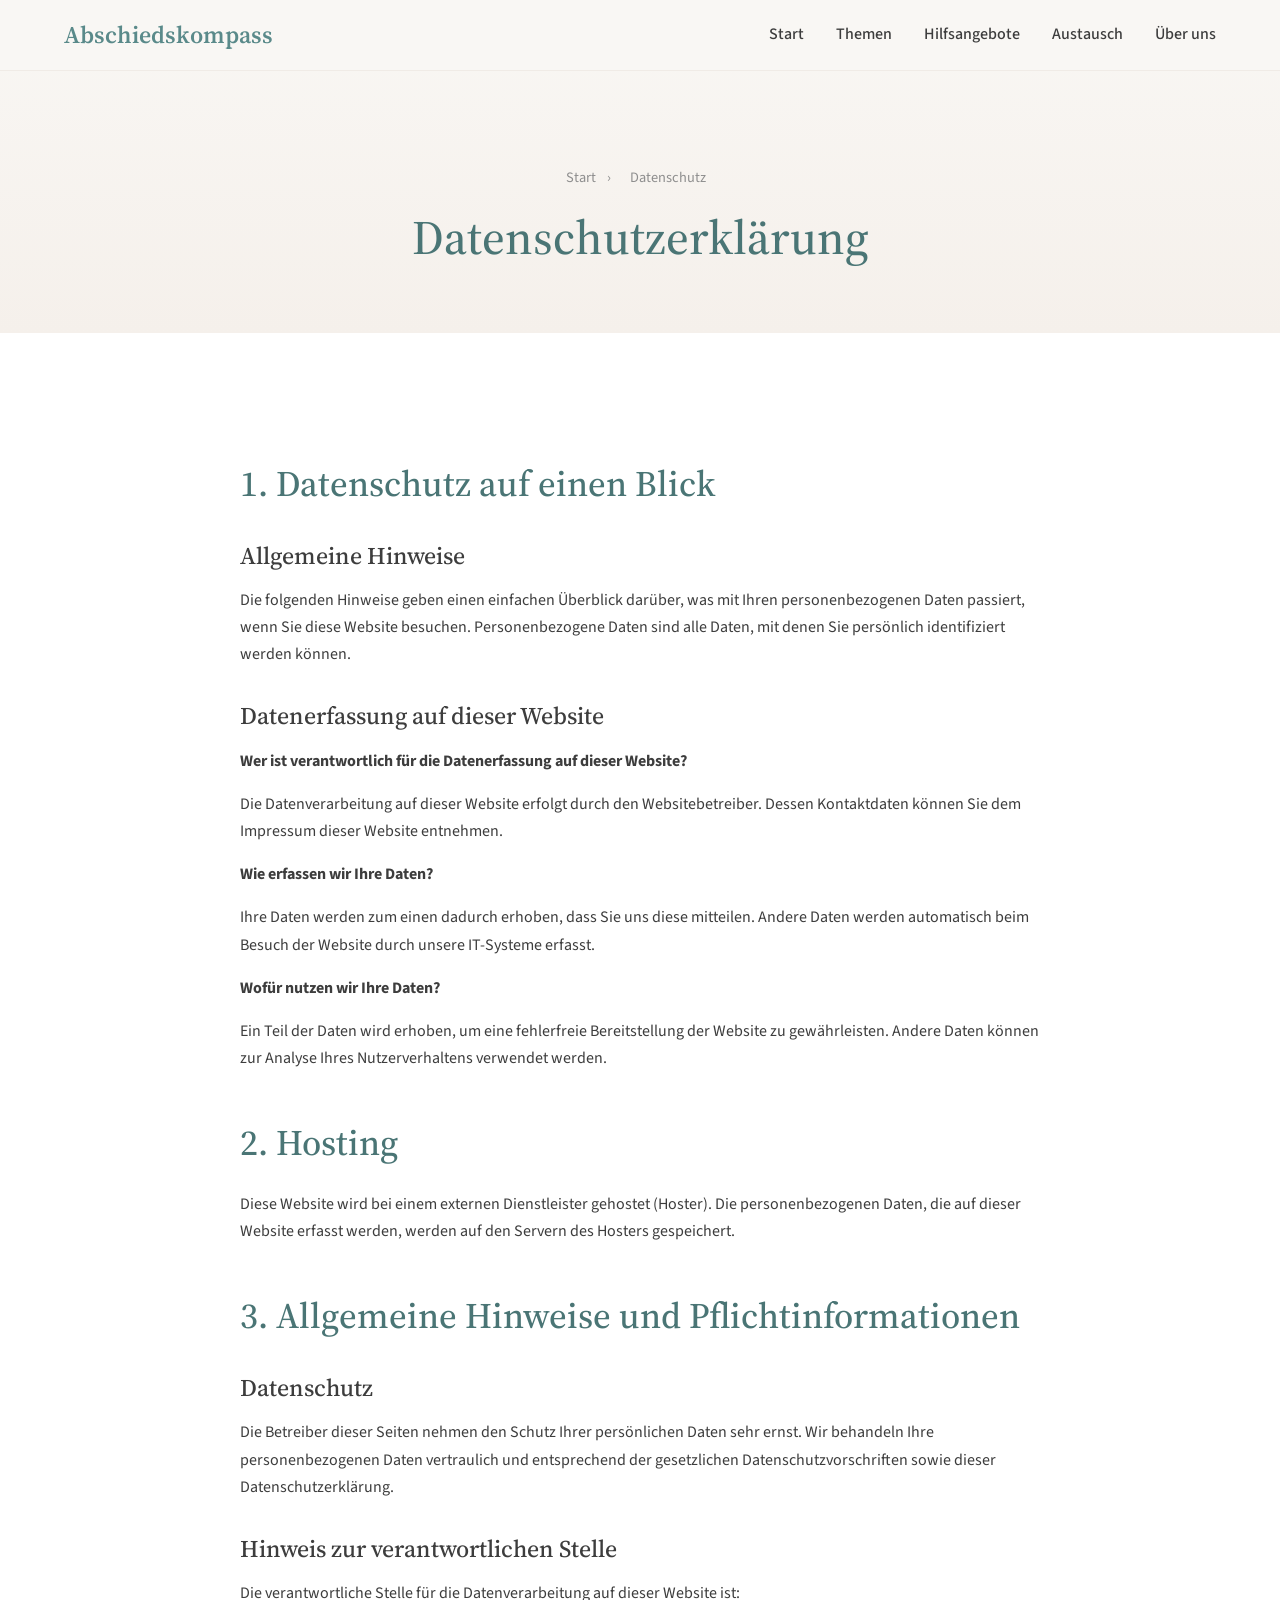
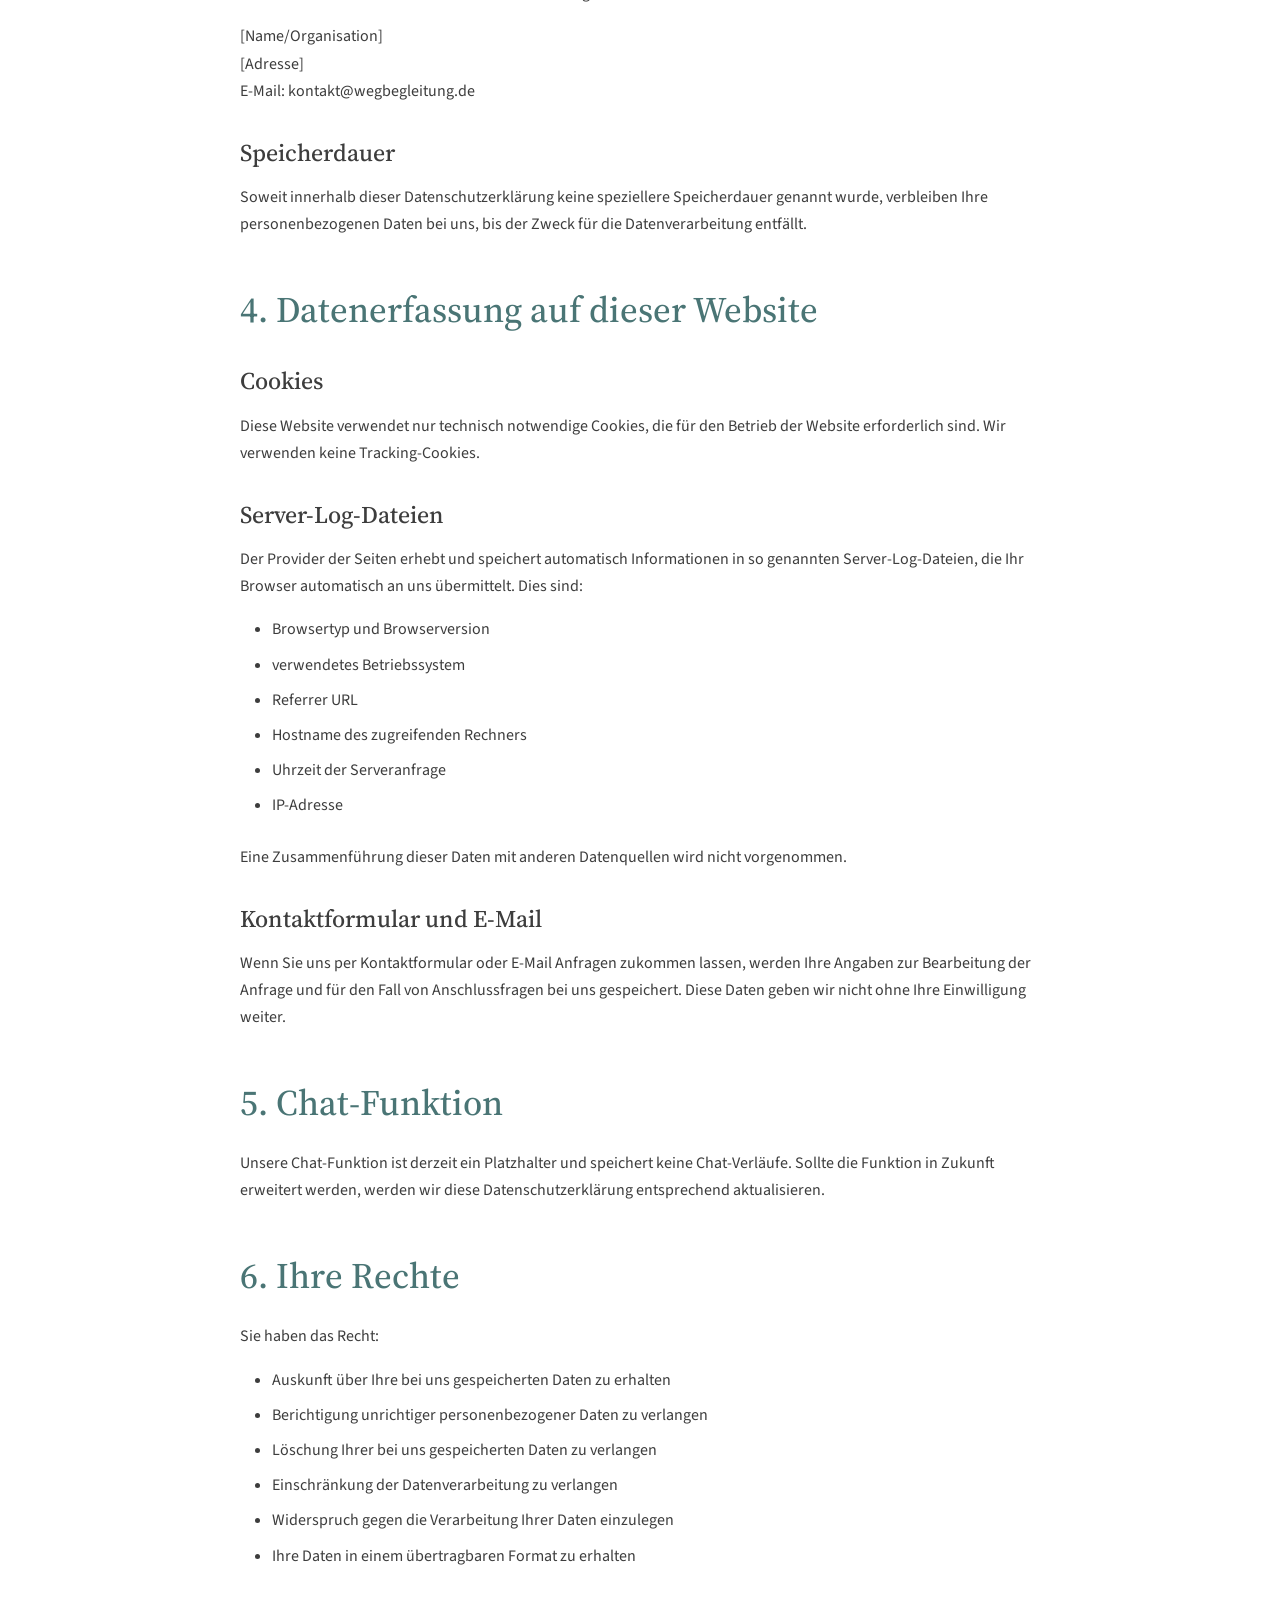
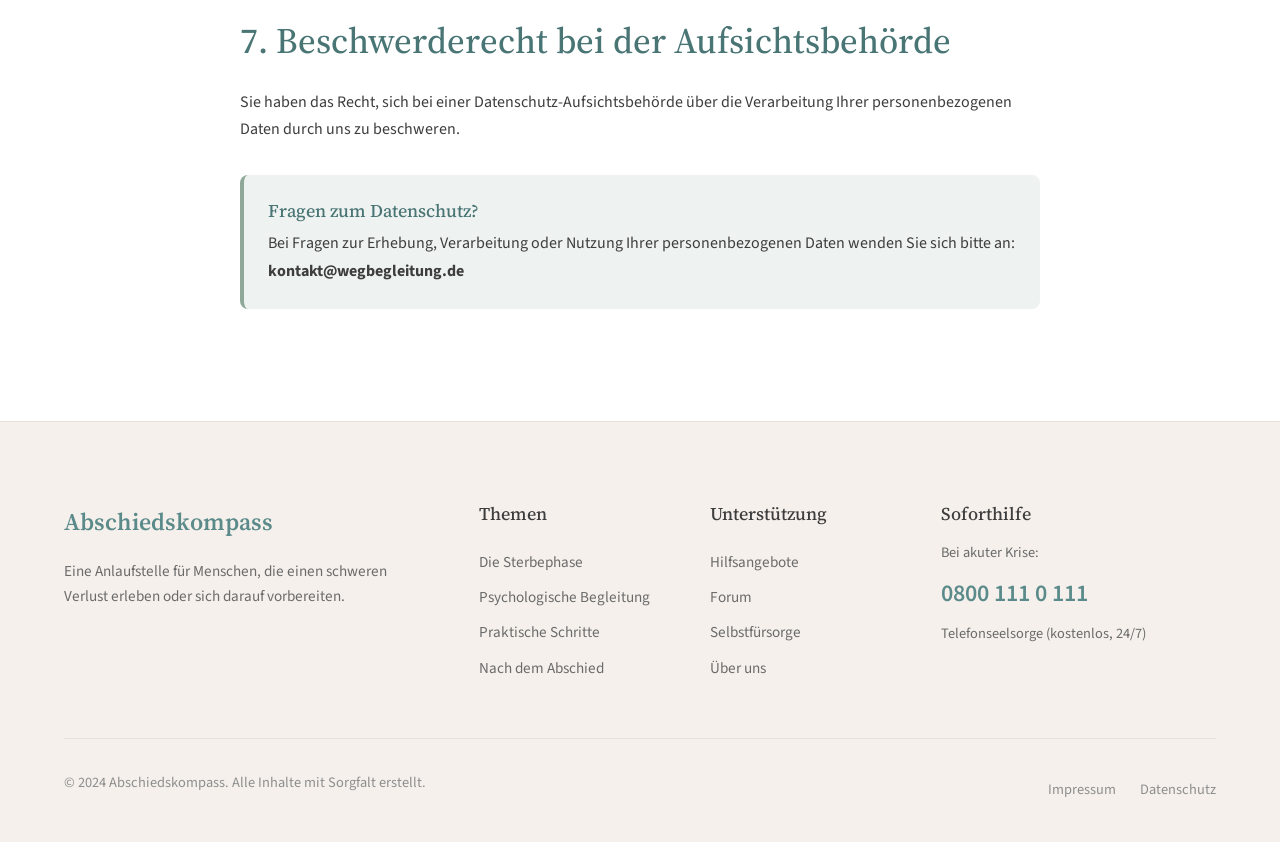
==== commit ce589faa: "Benenne Projekt in 'Abschiedskompass' um und verbessere Startseiten-Intro - Ändere Namen von 'Wegbeg" ====
--- a/pages/datenschutz.html
+++ b/pages/datenschutz.html
@@ -3,7 +3,7 @@
 <head>
     <meta charset="UTF-8">
     <meta name="viewport" content="width=device-width, initial-scale=1.0">
-    <title>Datenschutz - Wegbegleitung</title>
+    <title>Datenschutz - Abschiedskompass</title>
     <link rel="stylesheet" href="../css/style.css">
     <link rel="preconnect" href="https://fonts.googleapis.com">
     <link rel="preconnect" href="https://fonts.gstatic.com" crossorigin>
@@ -14,7 +14,7 @@
     <nav class="main-nav" id="mainNav">
         <div class="nav-container">
             <a href="../index.html" class="nav-logo">
-                <span class="logo-text">Wegbegleitung</span>
+                <span class="logo-text">Abschiedskompass</span>
             </a>
             <button class="nav-toggle" id="navToggle" aria-label="Menü öffnen">
                 <span></span>
@@ -195,7 +195,7 @@
         <div class="container">
             <div class="footer-grid">
                 <div class="footer-brand">
-                    <span class="footer-logo">Wegbegleitung</span>
+                    <span class="footer-logo">Abschiedskompass</span>
                     <p>Eine Anlaufstelle für Menschen, die einen schweren Verlust erleben oder sich darauf vorbereiten.</p>
                 </div>
                 <div class="footer-links">
@@ -224,7 +224,7 @@
                 </div>
             </div>
             <div class="footer-bottom">
-                <p>&copy; 2024 Wegbegleitung. Alle Inhalte mit Sorgfalt erstellt.</p>
+                <p>&copy; 2024 Abschiedskompass. Alle Inhalte mit Sorgfalt erstellt.</p>
                 <div class="footer-legal">
                     <a href="impressum.html">Impressum</a>
                     <a href="datenschutz.html">Datenschutz</a>
